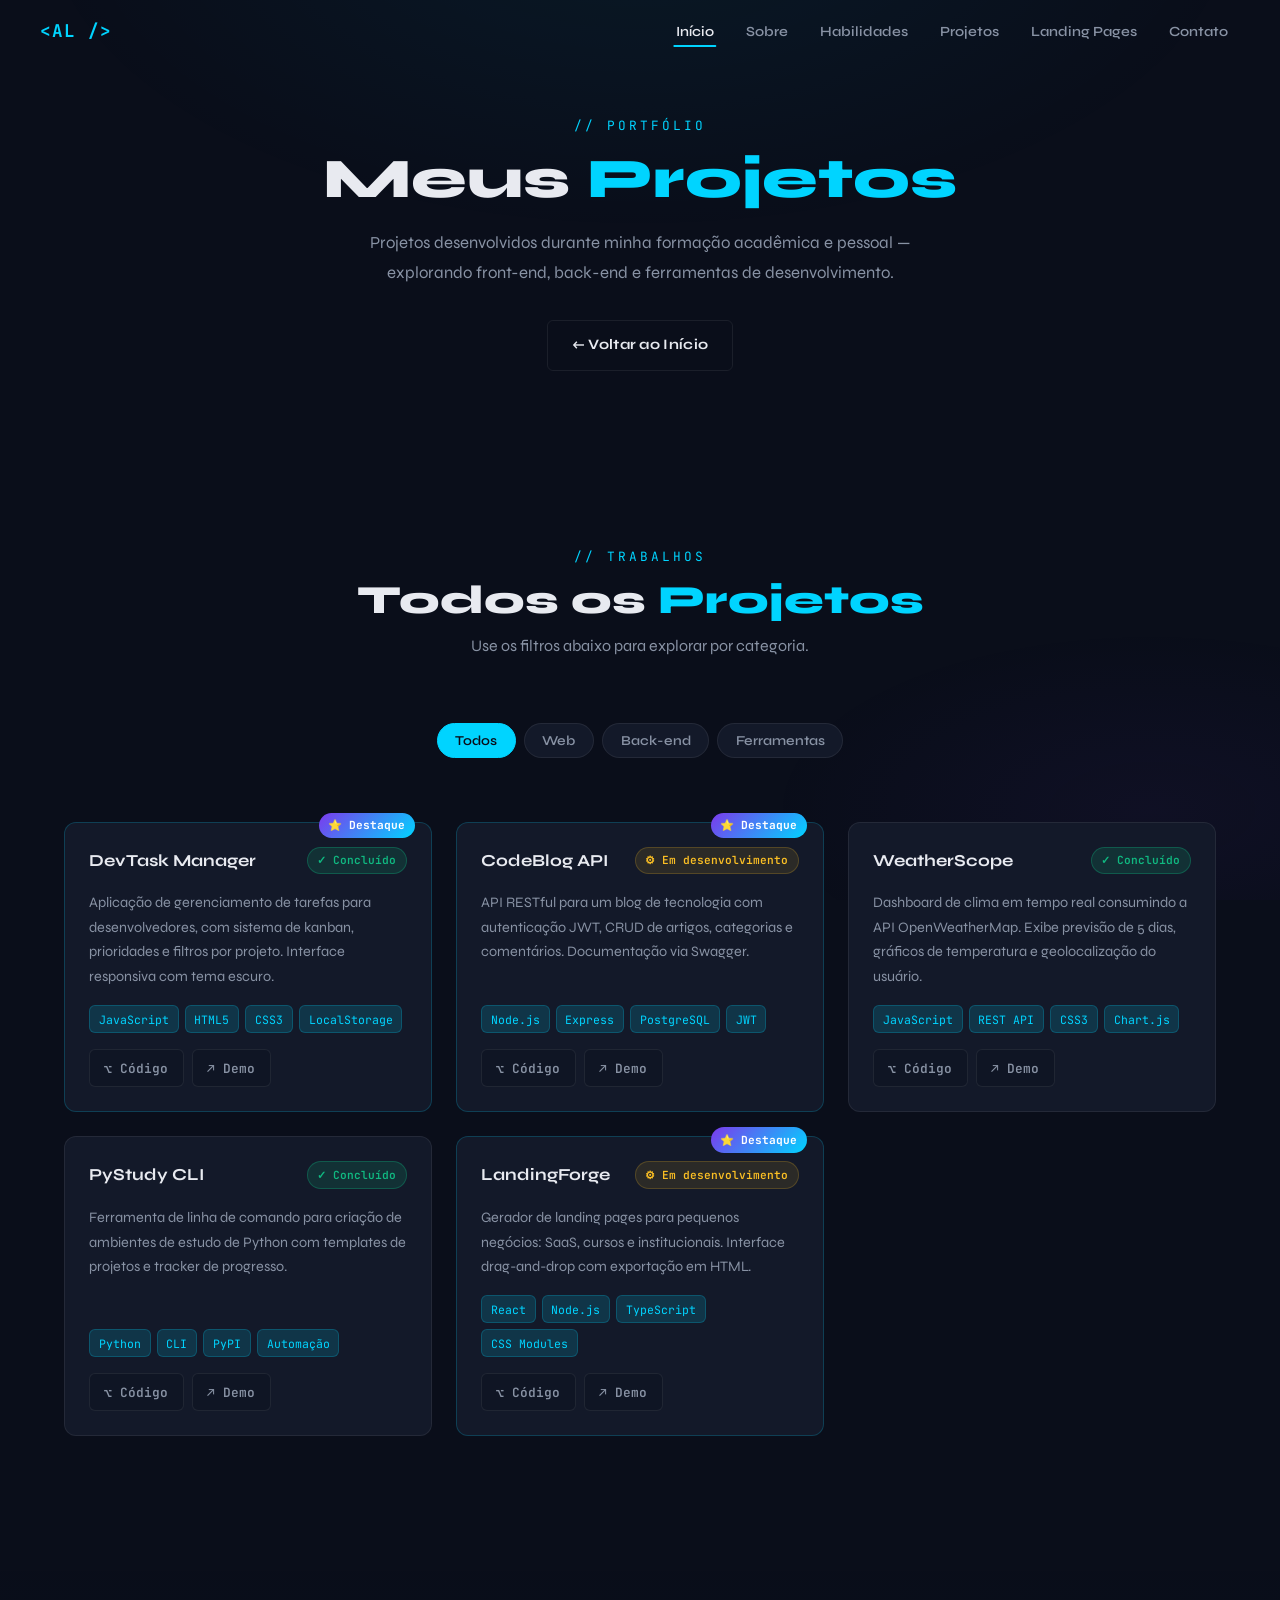
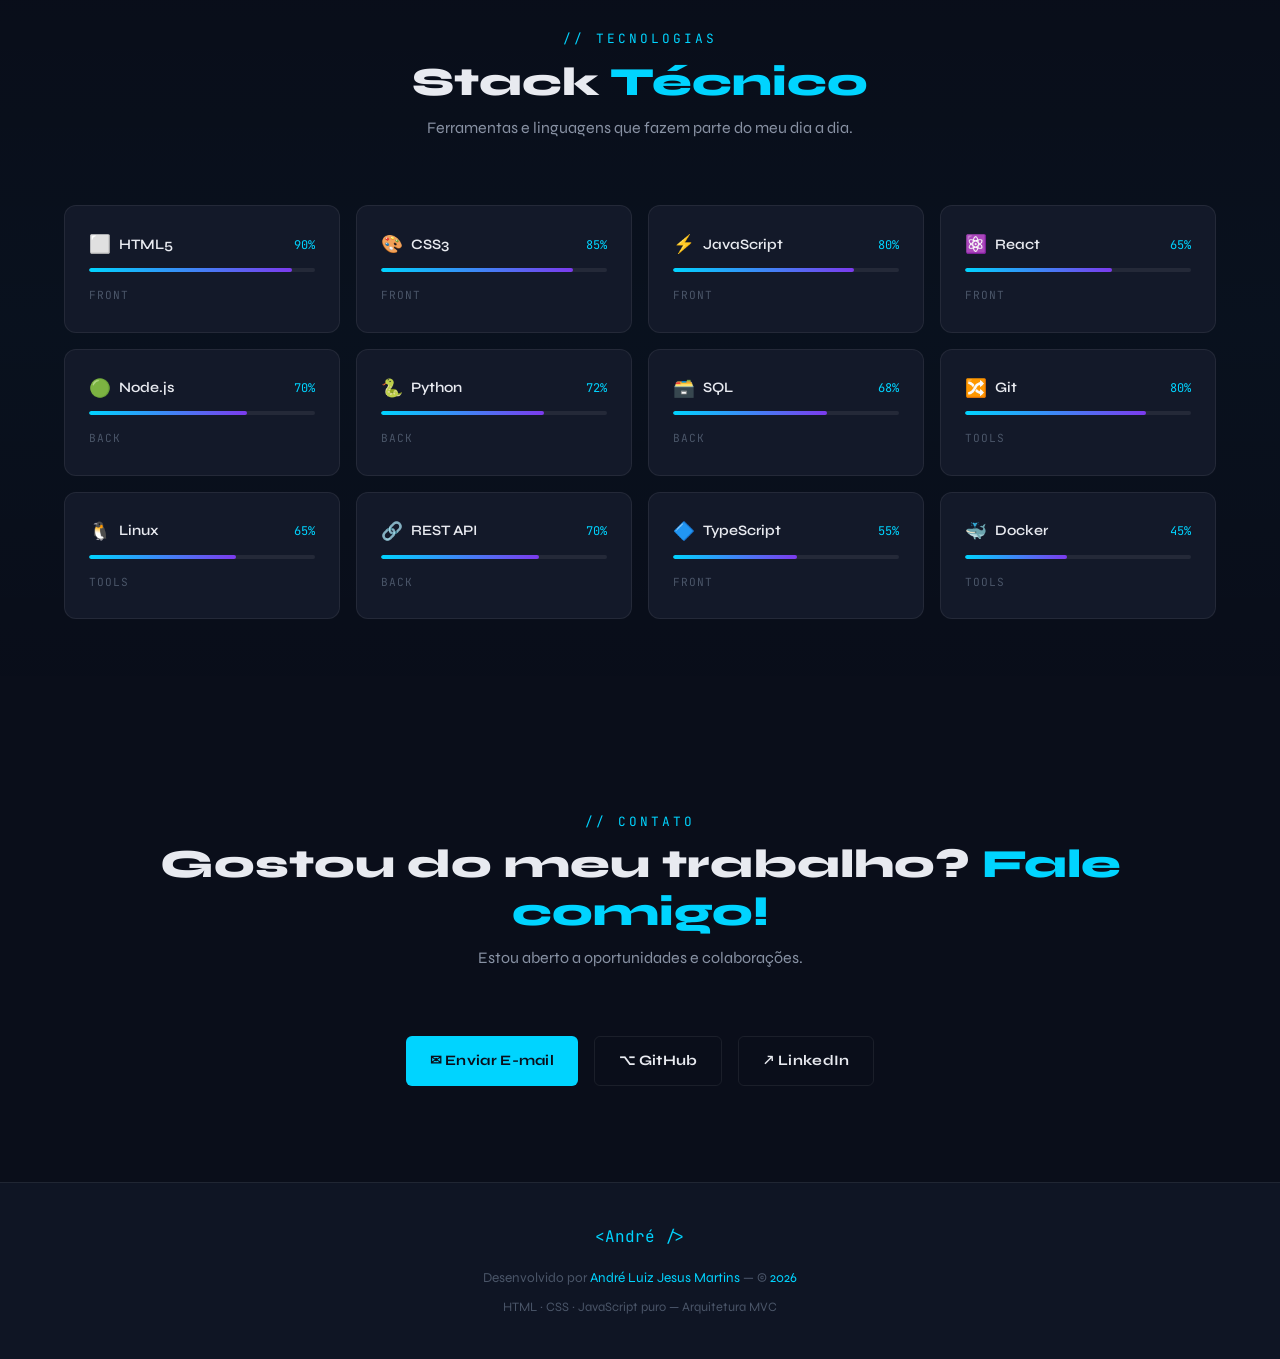
==== view/portfolio.html @ aa51c26f "feat: criar estrutura completa do portfólio pessoal utilizando arquitetura MVC, responsividade e ace" ====
<!DOCTYPE html>
<html lang="pt-BR">
<head>
  <meta charset="UTF-8" />
  <meta name="viewport" content="width=device-width, initial-scale=1.0" />
  <title>Portfólio — André Luiz</title>
  <meta name="description" content="Projetos e trabalhos de André Luiz Jesus Martins — desenvolvedor web full stack em formação." />
  <meta name="author" content="André Luiz Jesus Martins" />
  <link rel="icon" href="data:image/svg+xml,<svg xmlns='http://www.w3.org/2000/svg' viewBox='0 0 100 100'><text y='.9em' font-size='90'>📁</text></svg>" />
  <link rel="stylesheet" href="../css/style.css" />
</head>
<body>

  <!-- LOADER -->
  <div id="page-loader" role="status" aria-label="Carregando portfólio">
    <p class="loader-logo">&lt;Projetos /&gt;</p>
    <div class="loader-bar" aria-hidden="true"></div>
  </div>

  <!-- SKIP LINK -->
  <a href="#main-content" id="skip-link">Pular para o conteúdo principal</a>

  <!-- OVERLAY MOBILE -->
  <div id="menu-overlay" aria-hidden="true"></div>

  <!-- NAVBAR -->
  <header id="navbar" role="banner">
    <a href="index.html" id="nav-logo" aria-label="Voltar ao início"></a>
    <button id="menu-toggle" type="button"
            aria-label="Abrir menu" aria-expanded="false" aria-controls="nav-links">
      <span aria-hidden="true"></span>
      <span aria-hidden="true"></span>
      <span aria-hidden="true"></span>
    </button>
    <nav aria-label="Navegação principal">
      <ul id="nav-links" role="list"></ul>
    </nav>
  </header>

  <!-- CONTEÚDO PRINCIPAL -->
  <main id="main-content" tabindex="-1">

    <!-- HERO DO PORTFÓLIO -->
    <section id="home" aria-labelledby="portfolio-title"
             style="min-height:50vh;display:flex;align-items:center;padding-top:100px;">
      <div class="container" style="text-align:center;">
        <span class="section-label">// portfólio</span>
        <h1 id="portfolio-title" class="section-title" style="font-size:clamp(2rem,6vw,3.5rem);margin-bottom:1rem;">
          Meus <span class="accent">Projetos</span>
        </h1>
        <p style="color:var(--text-secondary);max-width:600px;margin:0 auto 2rem;font-size:1.05rem;line-height:1.8;">
          Projetos desenvolvidos durante minha formação acadêmica e pessoal — 
          explorando front-end, back-end e ferramentas de desenvolvimento.
        </p>
        <a href="index.html" class="btn btn-ghost" aria-label="Voltar à página inicial">
          ← Voltar ao Início
        </a>
      </div>
    </section>

    <!-- PROJETOS -->
    <section id="projects" aria-labelledby="projects-title">
      <div class="container">
        <header class="section-header" data-animate>
          <span class="section-label">// trabalhos</span>
          <h2 id="projects-title" class="section-title">
            Todos os <span class="accent">Projetos</span>
          </h2>
          <p class="section-subtitle">
            Use os filtros abaixo para explorar por categoria.
          </p>
        </header>

        <div id="project-filters" role="group"
             aria-label="Filtros de categoria" data-animate></div>

        <div id="projects-grid" role="list"
             aria-label="Lista de projetos" aria-live="polite" data-animate></div>
      </div>
    </section>

    <!-- HABILIDADES -->
    <section id="skills" aria-labelledby="skills-title">
      <div class="container">
        <header class="section-header" data-animate>
          <span class="section-label">// tecnologias</span>
          <h2 id="skills-title" class="section-title">Stack <span class="accent">Técnico</span></h2>
          <p class="section-subtitle">Ferramentas e linguagens que fazem parte do meu dia a dia.</p>
        </header>
        <div id="skills-grid" role="list" aria-label="Habilidades técnicas" data-animate></div>
      </div>
    </section>

    <!-- CONTATO RESUMIDO -->
    <section id="contact" aria-labelledby="contact-title"
             style="padding:var(--space-2xl) 0;">
      <div class="container" style="text-align:center;">
        <header class="section-header" data-animate>
          <span class="section-label">// contato</span>
          <h2 id="contact-title" class="section-title">
            Gostou do meu trabalho? <span class="accent">Fale comigo!</span>
          </h2>
          <p class="section-subtitle">
            Estou aberto a oportunidades e colaborações.
          </p>
        </header>
        <div style="display:flex;gap:1rem;justify-content:center;flex-wrap:wrap;" data-animate>
          <a id="contact-email-btn" href="#" class="btn btn-primary">✉ Enviar E-mail</a>
          <a id="contact-github-btn" href="#" target="_blank"
             rel="noopener noreferrer" class="btn btn-ghost">⌥ GitHub</a>
          <a id="contact-linkedin-btn" href="#" target="_blank"
             rel="noopener noreferrer" class="btn btn-ghost">↗ LinkedIn</a>
        </div>
      </div>
    </section>

  </main>

  <!-- FOOTER -->
  <footer role="contentinfo">
    <div class="container">
      <div class="footer-inner">
        <p class="footer-logo">&lt;André /&gt;</p>
        <p>Desenvolvido por <span id="footer-name"></span> &mdash; &copy; <span id="footer-year"></span></p>
        <p style="font-size:.8rem;">HTML · CSS · JavaScript puro — Arquitetura MVC</p>
      </div>
    </div>
  </footer>

  <!-- SCROLL TO TOP -->
  <button id="scroll-top" type="button" aria-label="Voltar ao topo">↑</button>

  <!-- SCRIPTS (ordem: Model → View → Controller) -->
  <script src="../model/model.js"></script>
  <script src="../js/app.js"></script>
  <script src="../controller/controller.js"></script>

</body>
</html>
---- css/style.css ----
/* =============================================================
   css/style.css — Estilos Globais
   André Luiz Jesus Martins — Desenvolvedor de Software
   Mobile-first · Dark Mode · Acessível · Responsivo
   ============================================================= */

/* ---------------------------
   1. FONTES & VARIÁVEIS
   --------------------------- */
   @import url('https://fonts.googleapis.com/css2?family=JetBrains+Mono:wght@400;700&family=Syne:wght@400;600;700;800&display=swap');

   :root {
     --bg-primary:    #0a0e1a;
     --bg-secondary:  #0f1524;
     --bg-card:       #131929;
     --bg-card-hover: #1a2236;
     --bg-glass:      rgba(19,25,41,0.85);
   
     --accent:        #00d4ff;
     --accent-dim:    rgba(0,212,255,0.15);
     --accent-glow:   rgba(0,212,255,0.35);
     --accent-2:      #7c3aed;
     --accent-3:      #10b981;
   
     --text-primary:   #e8eaf0;
     --text-secondary: #8892a4;
     --text-muted:     #4a5568;
   
     --border:        rgba(255,255,255,0.07);
     --border-accent: rgba(0,212,255,0.3);
   
     --font-display: 'Syne', sans-serif;
     --font-mono:    'JetBrains Mono', monospace;
   
     --space-xs:  0.5rem;
     --space-sm:  1rem;
     --space-md:  1.5rem;
     --space-lg:  2.5rem;
     --space-xl:  4rem;
     --space-2xl: 6rem;
   
     --radius-sm: 6px;
     --radius-md: 12px;
   
     --shadow-md:   0 8px 32px rgba(0,0,0,0.4);
     --shadow-lg:   0 20px 60px rgba(0,0,0,0.5);
     --shadow-glow: 0 0 30px var(--accent-glow);
   
     --transition:      0.25s cubic-bezier(0.4,0,0.2,1);
     --transition-slow: 0.5s  cubic-bezier(0.4,0,0.2,1);
   }
   
   /* ---------------------------
      2. RESET GLOBAL
      --------------------------- */
   *, *::before, *::after { box-sizing: border-box; margin: 0; padding: 0; }
   
   html { scroll-behavior: smooth; font-size: 16px; }
   
   body {
     font-family: var(--font-display);
     background: var(--bg-primary);
     color: var(--text-primary);
     line-height: 1.7;
     min-height: 100vh;
     -webkit-font-smoothing: antialiased;
     overflow-x: hidden;
   }
   
   /* Gradiente de fundo sutil */
   body::before {
     content: '';
     position: fixed;
     inset: 0;
     background:
       radial-gradient(ellipse 80% 60% at 50% -10%, rgba(0,212,255,0.06) 0%, transparent 60%),
       radial-gradient(ellipse 60% 40% at 90% 90%,  rgba(124,58,237,0.05) 0%, transparent 50%);
     pointer-events: none;
     z-index: 0;
   }
   
   /* ---------------------------
      3. ACESSIBILIDADE
      --------------------------- */
   #skip-link {
     position: absolute;
     top: -100px;
     left: var(--space-sm);
     background: var(--accent);
     color: var(--bg-primary);
     padding: var(--space-xs) var(--space-sm);
     border-radius: var(--radius-sm);
     font-weight: 700;
     z-index: 9999;
     text-decoration: none;
     font-size: 0.875rem;
     transition: top var(--transition);
   }
   #skip-link:focus { top: var(--space-sm); }
   
   :focus-visible {
     outline: 2px solid var(--accent);
     outline-offset: 3px;
     border-radius: var(--radius-sm);
   }
   
   @media (prefers-reduced-motion: reduce) {
     *, *::before, *::after {
       animation-duration: 0.01ms !important;
       transition-duration: 0.01ms !important;
     }
   }
   
   /* ---------------------------
      4. LOADER
      --------------------------- */
   #page-loader {
     position: fixed;
     inset: 0;
     background: var(--bg-primary);
     display: flex;
     flex-direction: column;
     align-items: center;
     justify-content: center;
     z-index: 10000;
     transition: opacity 0.6s ease;
     gap: var(--space-sm);
   }
   #page-loader.fade-out { opacity: 0; pointer-events: none; }
   
   .loader-logo {
     font-family: var(--font-mono);
     font-size: 1.5rem;
     color: var(--accent);
     letter-spacing: 2px;
   }
   .loader-bar {
     width: 200px;
     height: 2px;
     background: var(--border);
     border-radius: 2px;
     overflow: hidden;
   }
   .loader-bar::after {
     content: '';
     display: block;
     height: 100%;
     width: 40%;
     background: var(--accent);
     animation: loading 1s ease infinite;
   }
   @keyframes loading {
     0%   { transform: translateX(-100%); }
     100% { transform: translateX(350%); }
   }
   
   /* ---------------------------
      5. NAVBAR
      --------------------------- */
   #navbar {
     position: fixed;
     top: 0; left: 0; right: 0;
     z-index: 1000;
     padding: var(--space-sm) var(--space-lg);
     display: flex;
     align-items: center;
     justify-content: space-between;
     gap: var(--space-md);
     transition: background var(--transition), box-shadow var(--transition), padding var(--transition);
   }
   #navbar.scrolled {
     background: var(--bg-glass);
     backdrop-filter: blur(20px);
     -webkit-backdrop-filter: blur(20px);
     border-bottom: 1px solid var(--border);
     padding-block: 0.75rem;
     box-shadow: var(--shadow-md);
   }
   #nav-logo {
     font-family: var(--font-mono);
     font-size: 1.1rem;
     font-weight: 700;
     color: var(--accent);
     text-decoration: none;
     letter-spacing: 1px;
     white-space: nowrap;
     transition: text-shadow var(--transition);
   }
   #nav-logo:hover { text-shadow: 0 0 12px var(--accent); }
   
   #nav-links {
     display: flex;
     list-style: none;
     gap: var(--space-xs);
     align-items: center;
   }
   .nav-link {
     font-size: 0.875rem;
     font-weight: 600;
     color: var(--text-secondary);
     text-decoration: none;
     padding: 0.4rem 0.75rem;
     border-radius: var(--radius-sm);
     transition: color var(--transition);
     position: relative;
   }
   .nav-link::after {
     content: '';
     position: absolute;
     bottom: 0; left: 50%;
     transform: translateX(-50%) scaleX(0);
     width: 70%; height: 2px;
     background: var(--accent);
     border-radius: 2px;
     transition: transform var(--transition);
   }
   .nav-link:hover, .nav-link.active { color: var(--text-primary); }
   .nav-link:hover::after, .nav-link.active::after { transform: translateX(-50%) scaleX(1); }
   
   /* Hamburger */
   #menu-toggle {
     display: none;
     flex-direction: column;
     gap: 5px;
     background: none;
     border: none;
     cursor: pointer;
     padding: 8px;
     z-index: 1100;
   }
   #menu-toggle span {
     display: block;
     width: 24px; height: 2px;
     background: var(--text-primary);
     border-radius: 2px;
     transition: transform var(--transition), opacity var(--transition);
     transform-origin: center;
   }
   #menu-toggle.active span:nth-child(1) { transform: translateY(7px) rotate(45deg); }
   #menu-toggle.active span:nth-child(2) { opacity: 0; transform: scaleX(0); }
   #menu-toggle.active span:nth-child(3) { transform: translateY(-7px) rotate(-45deg); }
   
   #menu-overlay {
     display: none;
     position: fixed;
     inset: 0;
     background: rgba(0,0,0,0.7);
     z-index: 990;
     backdrop-filter: blur(4px);
   }
   
   /* ---------------------------
      6. LAYOUT
      --------------------------- */
   .container {
     width: 100%;
     max-width: 1200px;
     margin: 0 auto;
     padding: 0 var(--space-md);
   }
   section { position: relative; z-index: 1; }
   
   .section-header { text-align: center; margin-bottom: var(--space-xl); }
   
   .section-label {
     font-family: var(--font-mono);
     font-size: 0.8rem;
     color: var(--accent);
     letter-spacing: 3px;
     text-transform: uppercase;
     margin-bottom: var(--space-xs);
     display: block;
   }
   .section-title {
     font-size: clamp(1.75rem, 4vw, 2.5rem);
     font-weight: 800;
     line-height: 1.2;
   }
   .section-title .accent { color: var(--accent); }
   .section-subtitle {
     margin-top: var(--space-xs);
     color: var(--text-secondary);
     font-size: 1rem;
     max-width: 600px;
     margin-inline: auto;
   }
   .accent { color: var(--accent); }
   
   /* ---------------------------
      7. HERO
      --------------------------- */
   #home {
     min-height: 100vh;
     display: flex;
     align-items: center;
     padding: calc(80px + var(--space-xl)) 0 var(--space-xl);
   }
   .hero-grid {
     display: grid;
     grid-template-columns: 1fr;
     gap: var(--space-xl);
     align-items: center;
   }
   .hero-badge {
     display: inline-flex;
     align-items: center;
     gap: var(--space-xs);
     font-family: var(--font-mono);
     font-size: 0.8rem;
     color: var(--accent);
     border: 1px solid var(--border-accent);
     background: var(--accent-dim);
     padding: 0.35rem 0.9rem;
     border-radius: 100px;
     margin-bottom: var(--space-md);
     width: fit-content;
   }
   .hero-badge::before {
     content: '';
     width: 8px; height: 8px;
     background: var(--accent-3);
     border-radius: 50%;
     animation: pulse 2s ease infinite;
   }
   @keyframes pulse {
     0%, 100% { opacity: 1; transform: scale(1); }
     50%       { opacity: 0.5; transform: scale(0.8); }
   }
   #hero-name {
     font-size: clamp(2.5rem, 7vw, 4.5rem);
     font-weight: 800;
     line-height: 1.05;
     margin-bottom: var(--space-sm);
     letter-spacing: -1px;
   }
   #hero-role {
     font-family: var(--font-mono);
     font-size: clamp(1rem, 2.5vw, 1.3rem);
     color: var(--text-secondary);
     margin-bottom: var(--space-sm);
   }
   #hero-tagline {
     font-size: 1rem;
     color: var(--text-secondary);
     margin-bottom: var(--space-lg);
     max-width: 520px;
     line-height: 1.8;
   }
   .hero-cta { display: flex; gap: var(--space-sm); flex-wrap: wrap; }
   
   /* Botões */
   .btn {
     display: inline-flex;
     align-items: center;
     gap: 0.5rem;
     font-family: var(--font-display);
     font-size: 0.9rem;
     font-weight: 700;
     padding: 0.75rem 1.5rem;
     border-radius: var(--radius-sm);
     text-decoration: none;
     cursor: pointer;
     border: none;
     transition: all var(--transition);
     letter-spacing: 0.3px;
   }
   .btn-primary { background: var(--accent); color: var(--bg-primary); }
   .btn-primary:hover {
     background: #33ddff;
     transform: translateY(-2px);
     box-shadow: 0 8px 24px var(--accent-glow);
   }
   .btn-ghost {
     background: transparent;
     color: var(--text-primary);
     border: 1px solid var(--border);
   }
   .btn-ghost:hover { border-color: var(--accent); color: var(--accent); transform: translateY(-2px); }
   
   /* Avatar */
   .hero-visual {
     display: flex;
     justify-content: center;
     align-items: center;
     position: relative;
   }
   #hero-avatar {
     width: 200px; height: 200px;
     border-radius: 50%;
     background: linear-gradient(135deg, var(--accent-2), var(--accent));
     display: flex;
     align-items: center;
     justify-content: center;
     font-family: var(--font-mono);
     font-size: 3rem;
     font-weight: 700;
     color: white;
     position: relative;
     z-index: 1;
     box-shadow: 0 0 60px rgba(0,212,255,0.2);
   }
   .avatar-ring {
     position: absolute;
     inset: -16px;
     border-radius: 50%;
     border: 2px solid var(--border-accent);
     animation: spin 10s linear infinite;
   }
   .avatar-ring::before {
     content: '';
     position: absolute;
     top: -4px; left: 50%;
     transform: translateX(-50%);
     width: 10px; height: 10px;
     background: var(--accent);
     border-radius: 50%;
   }
   @keyframes spin { from { transform: rotate(0deg); } to { transform: rotate(360deg); } }
   
   .hero-status-badge {
     position: absolute;
     bottom: -10px; left: 50%;
     transform: translateX(-50%);
     background: var(--bg-card);
     border: 1px solid var(--accent-3);
     color: var(--accent-3);
     font-family: var(--font-mono);
     font-size: 0.7rem;
     padding: 0.3rem 0.8rem;
     border-radius: 100px;
     white-space: nowrap;
     z-index: 2;
   }
   .tech-float {
     position: absolute;
     background: var(--bg-card);
     border: 1px solid var(--border);
     border-radius: var(--radius-sm);
     padding: 0.4rem 0.75rem;
     font-family: var(--font-mono);
     font-size: 0.75rem;
     color: var(--text-secondary);
     animation: float 4s ease-in-out infinite;
   }
   .tech-float:nth-child(2) { top: 10%; right: -20px; animation-delay: 0s; }
   .tech-float:nth-child(3) { top: 40%; left: -30px; animation-delay: 1.5s; }
   .tech-float:nth-child(4) { bottom: 20%; right: -10px; animation-delay: 0.8s; }
   @keyframes float {
     0%, 100% { transform: translateY(0); }
     50%       { transform: translateY(-10px); }
   }
   
   /* ---------------------------
      8. SOBRE
      --------------------------- */
   #about { padding: var(--space-2xl) 0; }
   .about-grid {
     display: grid;
     grid-template-columns: 1fr;
     gap: var(--space-xl);
     align-items: start;
   }
   .about-text p {
     color: var(--text-secondary);
     margin-bottom: var(--space-sm);
     line-height: 1.9;
   }
   .about-meta { display: flex; flex-direction: column; gap: var(--space-md); }
   .meta-item  { display: flex; gap: var(--space-sm); align-items: flex-start; }
   .meta-icon  { font-size: 1.2rem; flex-shrink: 0; }
   .meta-label {
     font-size: 0.75rem;
     color: var(--text-muted);
     font-family: var(--font-mono);
     text-transform: uppercase;
     letter-spacing: 1px;
   }
   .meta-value { font-size: 0.95rem; color: var(--text-primary); }
   .about-links { display: flex; gap: var(--space-sm); flex-wrap: wrap; margin-top: var(--space-lg); }
   
   /* ---------------------------
      9. HABILIDADES
      --------------------------- */
   #skills {
     padding: var(--space-2xl) 0;
     background: linear-gradient(180deg, transparent, rgba(0,212,255,0.02) 50%, transparent);
   }
   #skills-grid {
     display: grid;
     grid-template-columns: repeat(auto-fill, minmax(240px, 1fr));
     gap: var(--space-sm);
   }
   .skill-card {
     background: var(--bg-card);
     border: 1px solid var(--border);
     border-radius: var(--radius-md);
     padding: var(--space-md);
     transition: border-color var(--transition), transform var(--transition), background var(--transition);
   }
   .skill-card:hover {
     border-color: var(--border-accent);
     background: var(--bg-card-hover);
     transform: translateY(-2px);
   }
   .skill-header { display: flex; align-items: center; gap: var(--space-xs); margin-bottom: var(--space-xs); }
   .skill-icon   { font-size: 1.1rem; }
   .skill-name   { font-weight: 600; font-size: 0.9rem; flex: 1; }
   .skill-level-label { font-family: var(--font-mono); font-size: 0.75rem; color: var(--accent); }
   .skill-bar {
     height: 4px;
     background: var(--border);
     border-radius: 4px;
     overflow: hidden;
     margin-bottom: var(--space-xs);
   }
   .skill-fill {
     height: 100%;
     background: linear-gradient(90deg, var(--accent), var(--accent-2));
     border-radius: 4px;
     transition: width 1s cubic-bezier(0.4,0,0.2,1);
   }
   .skill-category {
     font-family: var(--font-mono);
     font-size: 0.7rem;
     color: var(--text-muted);
     text-transform: uppercase;
     letter-spacing: 1px;
   }
   
   /* ---------------------------
      10. PROJETOS
      --------------------------- */
   #projects { padding: var(--space-2xl) 0; }
   #project-filters {
     display: flex;
     gap: var(--space-xs);
     flex-wrap: wrap;
     justify-content: center;
     margin-bottom: var(--space-xl);
   }
   .filter-btn {
     font-family: var(--font-display);
     font-size: 0.85rem;
     font-weight: 600;
     color: var(--text-secondary);
     background: var(--bg-card);
     border: 1px solid var(--border);
     padding: 0.5rem 1.1rem;
     border-radius: 100px;
     cursor: pointer;
     transition: all var(--transition);
   }
   .filter-btn:hover   { border-color: var(--accent); color: var(--accent); }
   .filter-btn.active  { background: var(--accent); color: var(--bg-primary); border-color: var(--accent); }
   
   #projects-grid {
     display: grid;
     grid-template-columns: repeat(auto-fill, minmax(300px, 1fr));
     gap: var(--space-md);
   }
   .project-card {
     background: var(--bg-card);
     border: 1px solid var(--border);
     border-radius: var(--radius-md);
     padding: var(--space-md);
     display: flex;
     flex-direction: column;
     gap: var(--space-sm);
     transition: border-color var(--transition), transform var(--transition), box-shadow var(--transition);
     position: relative;
     animation: fadeUp 0.4s ease both;
   }
   .project-card:hover {
     border-color: var(--border-accent);
     transform: translateY(-4px);
     box-shadow: 0 12px 40px rgba(0,212,255,0.1);
   }
   .project-card.highlight { border-color: rgba(0,212,255,0.2); }
   
   .badge {
     position: absolute;
     top: -10px; right: var(--space-sm);
     background: linear-gradient(135deg, var(--accent-2), var(--accent));
     color: white;
     font-size: 0.7rem;
     font-weight: 700;
     padding: 0.2rem 0.6rem;
     border-radius: 100px;
     font-family: var(--font-mono);
   }
   .project-card-header {
     display: flex;
     align-items: flex-start;
     justify-content: space-between;
     gap: var(--space-xs);
   }
   .project-title { font-size: 1.05rem; font-weight: 700; }
   .project-status {
     font-family: var(--font-mono);
     font-size: 0.7rem;
     font-weight: 600;
     padding: 0.2rem 0.6rem;
     border-radius: 100px;
     white-space: nowrap;
     flex-shrink: 0;
   }
   .status-done { background: rgba(16,185,129,0.15); color: var(--accent-3); border: 1px solid rgba(16,185,129,0.3); }
   .status-wip  { background: rgba(251,191,36,0.1);  color: #fbbf24;         border: 1px solid rgba(251,191,36,0.2); }
   
   .project-desc { color: var(--text-secondary); font-size: 0.9rem; line-height: 1.7; flex: 1; }
   .project-tags { display: flex; flex-wrap: wrap; gap: 6px; }
   .tag {
     font-family: var(--font-mono);
     font-size: 0.72rem;
     color: var(--accent);
     background: var(--accent-dim);
     border: 1px solid rgba(0,212,255,0.2);
     padding: 0.2rem 0.55rem;
     border-radius: var(--radius-sm);
   }
   .project-actions { display: flex; gap: var(--space-xs); margin-top: auto; }
   .btn-project {
     display: inline-flex;
     align-items: center;
     gap: 0.4rem;
     font-family: var(--font-mono);
     font-size: 0.8rem;
     font-weight: 600;
     color: var(--text-secondary);
     background: var(--bg-secondary);
     border: 1px solid var(--border);
     padding: 0.45rem 0.9rem;
     border-radius: var(--radius-sm);
     text-decoration: none;
     transition: all var(--transition);
   }
   .btn-project:hover      { border-color: var(--accent); color: var(--accent); }
   .btn-demo:hover         { border-color: var(--accent-3); color: var(--accent-3); }
   .no-results { color: var(--text-secondary); text-align: center; padding: var(--space-xl); grid-column: 1/-1; }
   
   @keyframes fadeUp {
     from { opacity: 0; transform: translateY(20px); }
     to   { opacity: 1; transform: translateY(0); }
   }
   
   /* ---------------------------
      11. LANDING PAGES
      --------------------------- */
   #landing {
     padding: var(--space-2xl) 0;
     background: linear-gradient(180deg, transparent, rgba(124,58,237,0.03) 50%, transparent);
   }
   #landing-grid {
     display: grid;
     grid-template-columns: repeat(auto-fill, minmax(280px, 1fr));
     gap: var(--space-md);
     margin-bottom: var(--space-xl);
   }
   .landing-card {
     background: var(--bg-card);
     border: 1px solid var(--border);
     border-radius: var(--radius-md);
     padding: var(--space-lg);
     transition: border-color var(--transition), transform var(--transition);
     position: relative;
     overflow: hidden;
   }
   .landing-card::before {
     content: '';
     position: absolute;
     top: 0; left: 0; right: 0;
     height: 2px;
     background: var(--card-accent, var(--accent));
     transform: scaleX(0);
     transition: transform var(--transition);
   }
   .landing-card:hover { border-color: var(--border-accent); transform: translateY(-3px); }
   .landing-card:hover::before { transform: scaleX(1); }
   .landing-icon  { font-size: 2.5rem; margin-bottom: var(--space-sm); }
   .landing-title { font-size: 1.15rem; font-weight: 700; margin-bottom: var(--space-xs); }
   .landing-desc  { color: var(--text-secondary); font-size: 0.9rem; line-height: 1.7; margin-bottom: var(--space-md); }
   .landing-elements { list-style: none; display: flex; flex-direction: column; gap: 0.4rem; }
   .landing-elements li {
     font-size: 0.82rem;
     color: var(--text-muted);
     padding-left: var(--space-sm);
     position: relative;
     font-family: var(--font-mono);
   }
   .landing-elements li::before { content: '›'; position: absolute; left: 0; color: var(--accent); font-weight: 700; }
   
   .portfolio-examples-title { font-size: 1.1rem; font-weight: 700; margin-bottom: var(--space-md); text-align: center; }
   #portfolio-examples {
     display: grid;
     grid-template-columns: repeat(auto-fill, minmax(220px, 1fr));
     gap: var(--space-sm);
   }
   .portfolio-example-card {
     background: var(--bg-card);
     border: 1px solid var(--border);
     border-radius: var(--radius-md);
     padding: var(--space-md);
     text-align: center;
     transition: all var(--transition);
   }
   .portfolio-example-card:hover { border-color: var(--border-accent); transform: translateY(-2px); }
   .portfolio-example-icon { font-size: 2rem; display: block; margin-bottom: var(--space-xs); }
   .portfolio-example-card h4 { font-size: 0.95rem; font-weight: 700; margin-bottom: var(--space-xs); }
   .portfolio-example-card p  { font-size: 0.82rem; color: var(--text-secondary); line-height: 1.6; }
   
   /* ---------------------------
      12. CONTATO
      --------------------------- */
   #contact { padding: var(--space-2xl) 0; }
   .contact-grid { display: grid; grid-template-columns: 1fr; gap: var(--space-xl); }
   .contact-info { display: flex; flex-direction: column; gap: var(--space-md); }
   .contact-info h3 { font-size: 1.3rem; font-weight: 700; margin-bottom: var(--space-xs); }
   .contact-info p  { color: var(--text-secondary); font-size: 0.95rem; line-height: 1.8; }
   .contact-item {
     display: flex;
     align-items: center;
     gap: var(--space-sm);
     padding: var(--space-sm);
     background: var(--bg-card);
     border: 1px solid var(--border);
     border-radius: var(--radius-md);
     transition: border-color var(--transition);
   }
   .contact-item:hover { border-color: var(--border-accent); }
   .contact-item-icon  { font-size: 1.3rem; flex-shrink: 0; }
   .contact-item-label {
     font-family: var(--font-mono);
     font-size: 0.72rem;
     color: var(--text-muted);
     text-transform: uppercase;
     letter-spacing: 1px;
   }
   .contact-item a { color: var(--accent); text-decoration: none; font-size: 0.9rem; }
   .contact-item a:hover { text-decoration: underline; }
   .contact-social { display: flex; gap: var(--space-xs); }
   .social-btn {
     display: inline-flex;
     align-items: center;
     gap: 0.5rem;
     font-family: var(--font-mono);
     font-size: 0.85rem;
     font-weight: 600;
     color: var(--text-secondary);
     background: var(--bg-card);
     border: 1px solid var(--border);
     padding: 0.6rem 1.1rem;
     border-radius: var(--radius-sm);
     text-decoration: none;
     transition: all var(--transition);
   }
   .social-btn:hover { border-color: var(--accent); color: var(--accent); transform: translateY(-2px); }
   
   #contact-form { display: flex; flex-direction: column; gap: var(--space-sm); }
   .form-group { display: flex; flex-direction: column; gap: 0.4rem; }
   .form-group label {
     font-family: var(--font-mono);
     font-size: 0.8rem;
     color: var(--text-secondary);
     text-transform: uppercase;
     letter-spacing: 1px;
   }
   .form-group input, .form-group textarea {
     background: var(--bg-card);
     border: 1px solid var(--border);
     border-radius: var(--radius-sm);
     color: var(--text-primary);
     font-family: var(--font-display);
     font-size: 0.95rem;
     padding: 0.75rem 1rem;
     transition: border-color var(--transition), box-shadow var(--transition);
     resize: vertical;
     width: 100%;
   }
   .form-group input::placeholder, .form-group textarea::placeholder { color: var(--text-muted); }
   .form-group input:focus, .form-group textarea:focus {
     border-color: var(--accent);
     box-shadow: 0 0 0 3px var(--accent-dim);
     outline: none;
   }
   .form-group textarea { min-height: 130px; }
   
   .btn-submit {
     font-family: var(--font-display);
     font-size: 0.95rem;
     font-weight: 700;
     background: var(--accent);
     color: var(--bg-primary);
     border: none;
     padding: 0.85rem 1.5rem;
     border-radius: var(--radius-sm);
     cursor: pointer;
     transition: all var(--transition);
     align-self: flex-start;
   }
   .btn-submit:hover  { background: #33ddff; transform: translateY(-2px); box-shadow: 0 8px 24px var(--accent-glow); }
   .btn-submit:disabled { opacity: 0.6; cursor: not-allowed; transform: none; }
   
   .form-feedback { font-size: 0.9rem; padding: 0.75rem 1rem; border-radius: var(--radius-sm); font-weight: 600; }
   .form-feedback[hidden] { display: none; }
   .form-feedback.success { background: rgba(16,185,129,0.1); color: var(--accent-3); border: 1px solid rgba(16,185,129,0.3); }
   .form-feedback.error   { background: rgba(239,68,68,0.1);  color: #ef4444;         border: 1px solid rgba(239,68,68,0.3); }
   
   /* ---------------------------
      13. FOOTER
      --------------------------- */
   footer {
     background: var(--bg-secondary);
     border-top: 1px solid var(--border);
     padding: var(--space-lg) 0;
     text-align: center;
   }
   .footer-inner { display: flex; flex-direction: column; align-items: center; gap: var(--space-xs); }
   .footer-logo  { font-family: var(--font-mono); font-size: 1rem; color: var(--accent); margin-bottom: var(--space-xs); }
   footer p      { color: var(--text-muted); font-size: 0.85rem; }
   footer span   { color: var(--accent); }
   
   /* ---------------------------
      14. SCROLL TO TOP
      --------------------------- */
   #scroll-top {
     position: fixed;
     bottom: var(--space-md); right: var(--space-md);
     width: 44px; height: 44px;
     background: var(--bg-card);
     border: 1px solid var(--border-accent);
     color: var(--accent);
     border-radius: var(--radius-sm);
     font-size: 1.2rem;
     cursor: pointer;
     display: flex;
     align-items: center;
     justify-content: center;
     opacity: 0;
     visibility: hidden;
     transform: translateY(10px);
     transition: all var(--transition);
     z-index: 500;
   }
   #scroll-top.visible { opacity: 1; visibility: visible; transform: translateY(0); }
   #scroll-top:hover   { background: var(--accent); color: var(--bg-primary); box-shadow: var(--shadow-glow); }
   
   /* ---------------------------
      15. ANIMAÇÕES DE ENTRADA
      --------------------------- */
   [data-animate] {
     opacity: 0;
     transform: translateY(30px);
     transition: opacity 0.6s ease, transform 0.6s ease;
   }
   [data-animate].visible    { opacity: 1; transform: translateY(0); }
   [data-animate="left"]     { transform: translateX(-30px); }
   [data-animate="right"]    { transform: translateX(30px); }
   [data-animate="left"].visible,
   [data-animate="right"].visible { transform: translateX(0); }
   
   /* ---------------------------
      16. RESPONSIVIDADE
      --------------------------- */
   @media (min-width: 768px) {
     .hero-grid       { grid-template-columns: 1.2fr 1fr; }
     .about-grid      { grid-template-columns: 1.2fr 1fr; }
     .contact-grid    { grid-template-columns: 1fr 1fr; }
     #hero-avatar     { width: 240px; height: 240px; font-size: 3.5rem; }
   }
   
   @media (max-width: 767px) {
     #menu-toggle  { display: flex; }
     #menu-overlay { display: block; }
   
     #nav-links {
       position: fixed;
       top: 0; right: -100%;
       height: 100vh;
       width: min(300px, 85vw);
       background: var(--bg-secondary);
       flex-direction: column;
       align-items: flex-start;
       padding: 90px var(--space-lg) var(--space-lg);
       gap: var(--space-xs);
       transition: right var(--transition-slow);
       z-index: 1000;
       border-left: 1px solid var(--border);
       box-shadow: var(--shadow-lg);
     }
     #nav-links.open { right: 0; }
   
     .nav-link { font-size: 1rem; padding: var(--space-xs) var(--space-sm); width: 100%; }
     .hero-visual  { order: -1; margin-bottom: var(--space-md); }
     #hero-avatar  { width: 160px; height: 160px; font-size: 2.5rem; }
     .tech-float   { display: none; }
     #projects-grid { grid-template-columns: 1fr; }
     #skills-grid   { grid-template-columns: repeat(auto-fill, minmax(200px, 1fr)); }
   }
   
   @media print {
     #navbar, #scroll-top, #menu-toggle, #page-loader { display: none !important; }
     body { background: white; color: black; }
   }
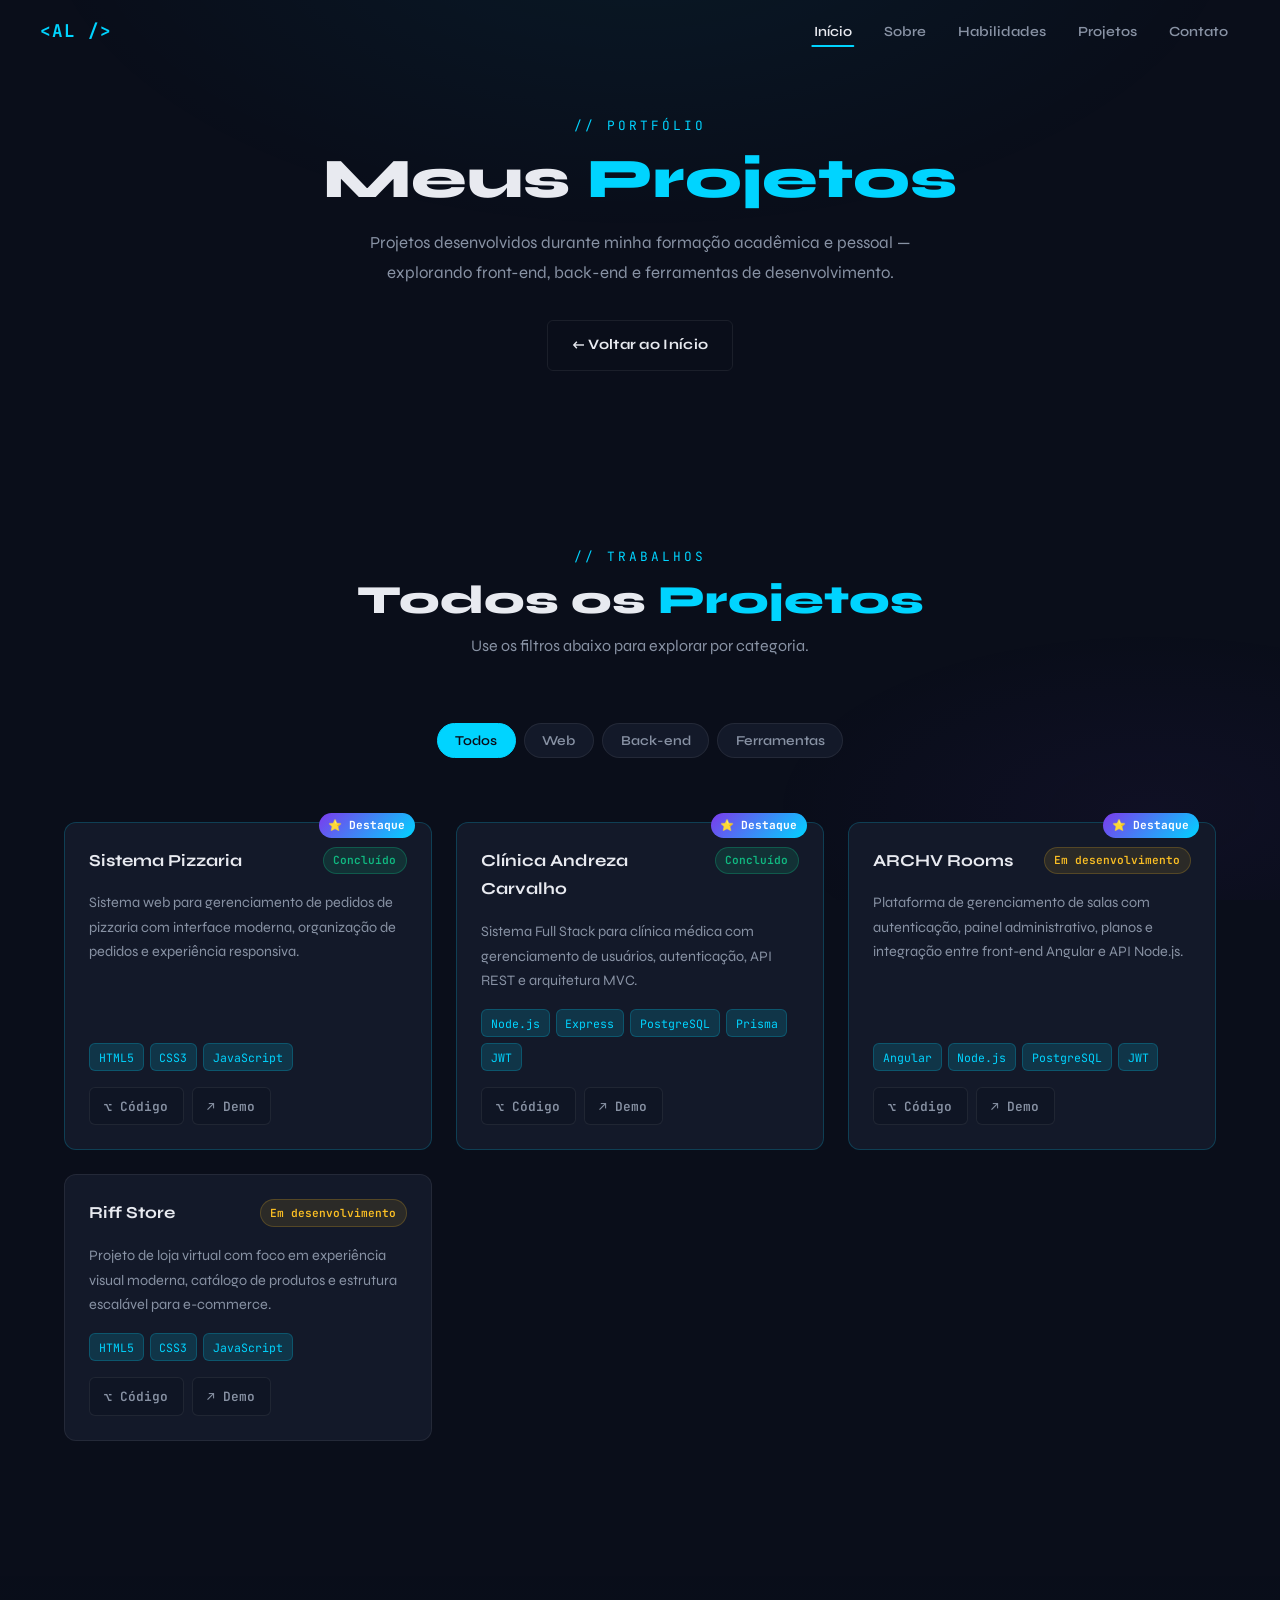
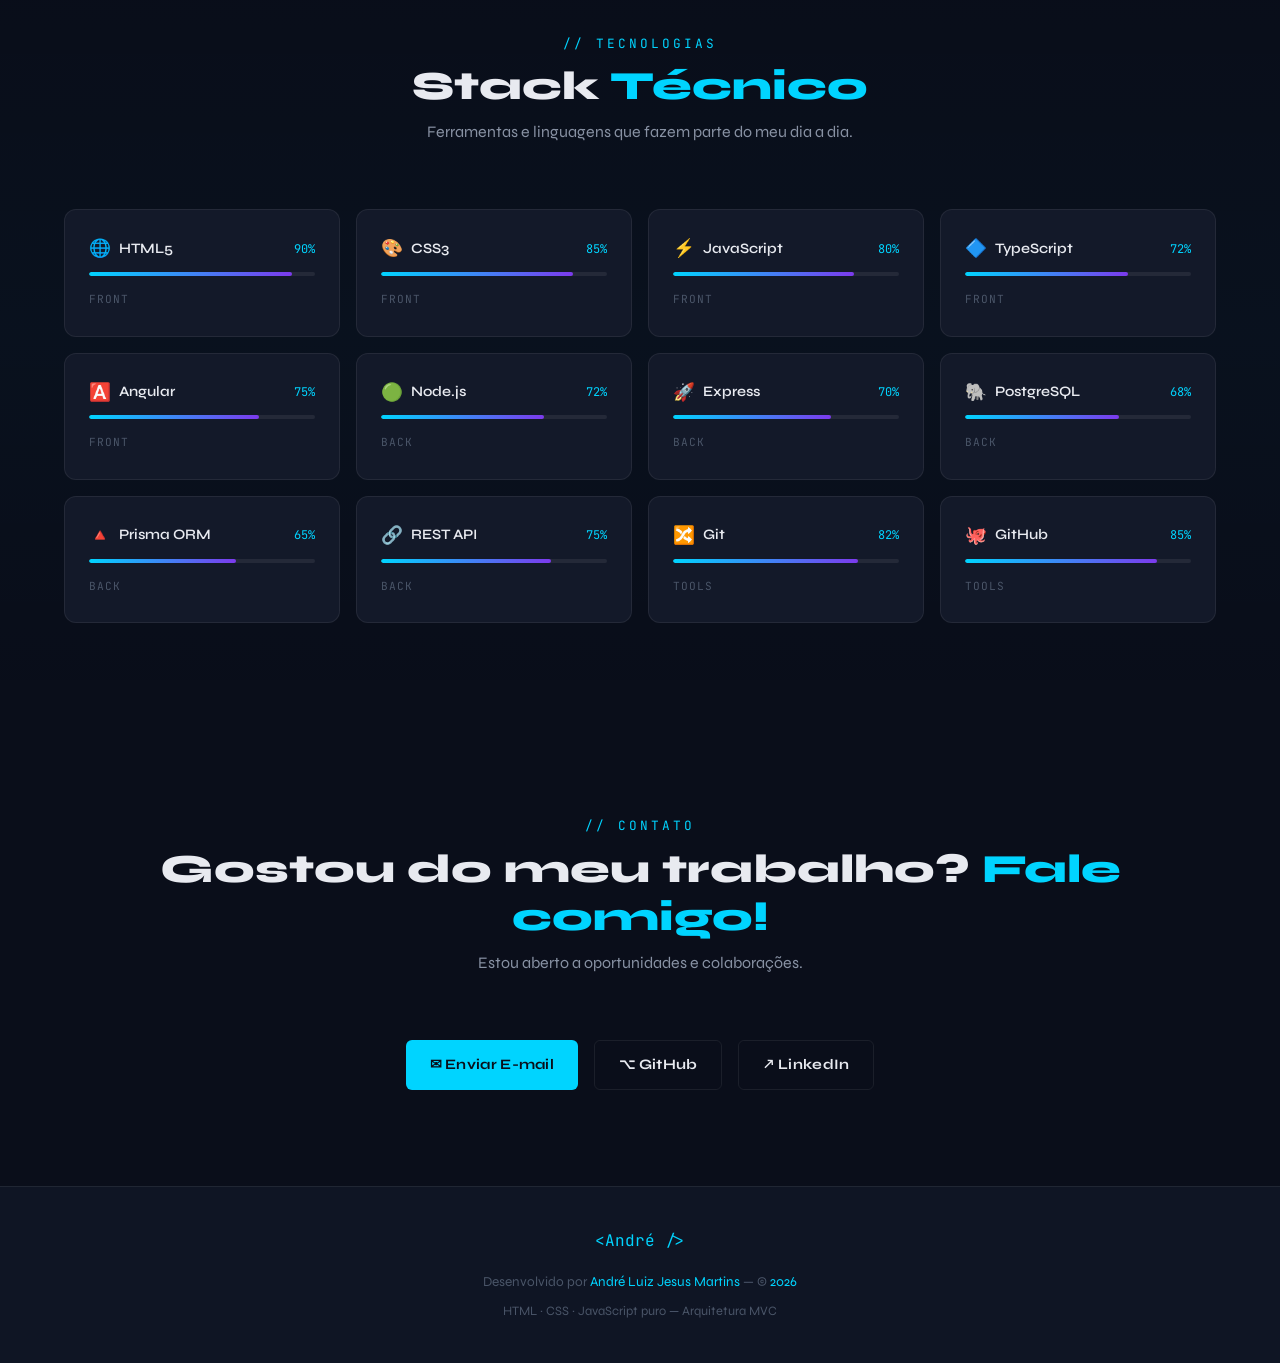
==== commit 6c8cf808: "feat(html): personaliza estrutura e secoes do portfolio" ====
--- a/view/portfolio.html
+++ b/view/portfolio.html
@@ -3,12 +3,24 @@
 <head>
   <meta charset="UTF-8" />
   <meta name="viewport" content="width=device-width, initial-scale=1.0" />
+
   <title>Portfólio — André Luiz</title>
-  <meta name="description" content="Projetos e trabalhos de André Luiz Jesus Martins — desenvolvedor web full stack em formação." />
+
+  <meta
+    name="description"
+    content="Projetos e trabalhos de André Luiz Jesus Martins — desenvolvedor web full stack em formação."
+  />
+
   <meta name="author" content="André Luiz Jesus Martins" />
-  <link rel="icon" href="data:image/svg+xml,<svg xmlns='http://www.w3.org/2000/svg' viewBox='0 0 100 100'><text y='.9em' font-size='90'>📁</text></svg>" />
+
+  <link
+    rel="icon"
+    href="data:image/svg+xml,<svg xmlns='http://www.w3.org/2000/svg' viewBox='0 0 100 100'><text y='.9em' font-size='90'>📁</text></svg>"
+  />
+
   <link rel="stylesheet" href="../css/style.css" />
 </head>
+
 <body>
 
   <!-- LOADER -->
@@ -18,119 +30,284 @@
   </div>
 
   <!-- SKIP LINK -->
-  <a href="#main-content" id="skip-link">Pular para o conteúdo principal</a>
+  <a href="#main-content" id="skip-link">
+    Pular para o conteúdo principal
+  </a>
 
   <!-- OVERLAY MOBILE -->
   <div id="menu-overlay" aria-hidden="true"></div>
 
   <!-- NAVBAR -->
   <header id="navbar" role="banner">
-    <a href="index.html" id="nav-logo" aria-label="Voltar ao início"></a>
-    <button id="menu-toggle" type="button"
-            aria-label="Abrir menu" aria-expanded="false" aria-controls="nav-links">
+
+    <a
+      href="index.html"
+      id="nav-logo"
+      aria-label="Voltar ao início"
+    >
+      &lt;AL /&gt;
+    </a>
+
+    <button
+      id="menu-toggle"
+      type="button"
+      aria-label="Abrir menu"
+      aria-expanded="false"
+      aria-controls="nav-links"
+    >
       <span aria-hidden="true"></span>
       <span aria-hidden="true"></span>
       <span aria-hidden="true"></span>
     </button>
+
+    <!-- MENU -->
     <nav aria-label="Navegação principal">
-      <ul id="nav-links" role="list"></ul>
+
+      <ul id="nav-links" role="list">
+
+        <li>
+          <a href="#home">Início</a>
+        </li>
+
+        <li>
+          <a href="#projects">Projetos</a>
+        </li>
+
+        <li>
+          <a href="#skills">Habilidades</a>
+        </li>
+
+        <li>
+          <a href="#contact">Contato</a>
+        </li>
+
+      </ul>
+
     </nav>
+
   </header>
 
   <!-- CONTEÚDO PRINCIPAL -->
   <main id="main-content" tabindex="-1">
 
-    <!-- HERO DO PORTFÓLIO -->
-    <section id="home" aria-labelledby="portfolio-title"
-             style="min-height:50vh;display:flex;align-items:center;padding-top:100px;">
+    <!-- HERO -->
+    <section
+      id="home"
+      aria-labelledby="portfolio-title"
+      style="min-height:50vh;display:flex;align-items:center;padding-top:100px;"
+    >
+
       <div class="container" style="text-align:center;">
-        <span class="section-label">// portfólio</span>
-        <h1 id="portfolio-title" class="section-title" style="font-size:clamp(2rem,6vw,3.5rem);margin-bottom:1rem;">
+
+        <span class="section-label">
+          // portfólio
+        </span>
+
+        <h1
+          id="portfolio-title"
+          class="section-title"
+          style="font-size:clamp(2rem,6vw,3.5rem);margin-bottom:1rem;"
+        >
           Meus <span class="accent">Projetos</span>
         </h1>
-        <p style="color:var(--text-secondary);max-width:600px;margin:0 auto 2rem;font-size:1.05rem;line-height:1.8;">
-          Projetos desenvolvidos durante minha formação acadêmica e pessoal — 
+
+        <p
+          style="color:var(--text-secondary);max-width:600px;margin:0 auto 2rem;font-size:1.05rem;line-height:1.8;"
+        >
+          Projetos desenvolvidos durante minha formação acadêmica e pessoal —
           explorando front-end, back-end e ferramentas de desenvolvimento.
         </p>
-        <a href="index.html" class="btn btn-ghost" aria-label="Voltar à página inicial">
+
+        <a
+          href="index.html"
+          class="btn btn-ghost"
+          aria-label="Voltar à página inicial"
+        >
           ← Voltar ao Início
         </a>
-      </div>
+
+      </div>
+
     </section>
 
     <!-- PROJETOS -->
     <section id="projects" aria-labelledby="projects-title">
+
       <div class="container">
+
         <header class="section-header" data-animate>
-          <span class="section-label">// trabalhos</span>
+
+          <span class="section-label">
+            // trabalhos
+          </span>
+
           <h2 id="projects-title" class="section-title">
             Todos os <span class="accent">Projetos</span>
           </h2>
+
           <p class="section-subtitle">
             Use os filtros abaixo para explorar por categoria.
           </p>
+
         </header>
 
-        <div id="project-filters" role="group"
-             aria-label="Filtros de categoria" data-animate></div>
-
-        <div id="projects-grid" role="list"
-             aria-label="Lista de projetos" aria-live="polite" data-animate></div>
-      </div>
+        <div
+          id="project-filters"
+          role="group"
+          aria-label="Filtros de categoria"
+          data-animate
+        ></div>
+
+        <div
+          id="projects-grid"
+          role="list"
+          aria-label="Lista de projetos"
+          aria-live="polite"
+          data-animate
+        ></div>
+
+      </div>
+
     </section>
 
     <!-- HABILIDADES -->
     <section id="skills" aria-labelledby="skills-title">
+
       <div class="container">
+
         <header class="section-header" data-animate>
-          <span class="section-label">// tecnologias</span>
-          <h2 id="skills-title" class="section-title">Stack <span class="accent">Técnico</span></h2>
-          <p class="section-subtitle">Ferramentas e linguagens que fazem parte do meu dia a dia.</p>
+
+          <span class="section-label">
+            // tecnologias
+          </span>
+
+          <h2 id="skills-title" class="section-title">
+            Stack <span class="accent">Técnico</span>
+          </h2>
+
+          <p class="section-subtitle">
+            Ferramentas e linguagens que fazem parte do meu dia a dia.
+          </p>
+
         </header>
-        <div id="skills-grid" role="list" aria-label="Habilidades técnicas" data-animate></div>
-      </div>
+
+        <div
+          id="skills-grid"
+          role="list"
+          aria-label="Habilidades técnicas"
+          data-animate
+        ></div>
+
+      </div>
+
     </section>
 
-    <!-- CONTATO RESUMIDO -->
-    <section id="contact" aria-labelledby="contact-title"
-             style="padding:var(--space-2xl) 0;">
+    <!-- CONTATO -->
+    <section
+      id="contact"
+      aria-labelledby="contact-title"
+      style="padding:var(--space-2xl) 0;"
+    >
+
       <div class="container" style="text-align:center;">
+
         <header class="section-header" data-animate>
-          <span class="section-label">// contato</span>
+
+          <span class="section-label">
+            // contato
+          </span>
+
           <h2 id="contact-title" class="section-title">
-            Gostou do meu trabalho? <span class="accent">Fale comigo!</span>
+            Gostou do meu trabalho?
+            <span class="accent">Fale comigo!</span>
           </h2>
+
           <p class="section-subtitle">
             Estou aberto a oportunidades e colaborações.
           </p>
+
         </header>
-        <div style="display:flex;gap:1rem;justify-content:center;flex-wrap:wrap;" data-animate>
-          <a id="contact-email-btn" href="#" class="btn btn-primary">✉ Enviar E-mail</a>
-          <a id="contact-github-btn" href="#" target="_blank"
-             rel="noopener noreferrer" class="btn btn-ghost">⌥ GitHub</a>
-          <a id="contact-linkedin-btn" href="#" target="_blank"
-             rel="noopener noreferrer" class="btn btn-ghost">↗ LinkedIn</a>
+
+        <div
+          style="display:flex;gap:1rem;justify-content:center;flex-wrap:wrap;"
+          data-animate
+        >
+
+          <a
+            id="contact-email-btn"
+            href="#"
+            class="btn btn-primary"
+          >
+            ✉ Enviar E-mail
+          </a>
+
+          <a
+            id="contact-github-btn"
+            href="#"
+            target="_blank"
+            rel="noopener noreferrer"
+            class="btn btn-ghost"
+          >
+            ⌥ GitHub
+          </a>
+
+          <a
+            id="contact-linkedin-btn"
+            href="#"
+            target="_blank"
+            rel="noopener noreferrer"
+            class="btn btn-ghost"
+          >
+            ↗ LinkedIn
+          </a>
+
         </div>
-      </div>
+
+      </div>
+
     </section>
 
   </main>
 
   <!-- FOOTER -->
   <footer role="contentinfo">
+
     <div class="container">
+
       <div class="footer-inner">
-        <p class="footer-logo">&lt;André /&gt;</p>
-        <p>Desenvolvido por <span id="footer-name"></span> &mdash; &copy; <span id="footer-year"></span></p>
-        <p style="font-size:.8rem;">HTML · CSS · JavaScript puro — Arquitetura MVC</p>
-      </div>
+
+        <p class="footer-logo">
+          &lt;André /&gt;
+        </p>
+
+        <p>
+          Desenvolvido por
+          <span id="footer-name"></span>
+          &mdash;
+          &copy;
+          <span id="footer-year"></span>
+        </p>
+
+        <p style="font-size:.8rem;">
+          HTML · CSS · JavaScript puro — Arquitetura MVC
+        </p>
+
+      </div>
+
     </div>
+
   </footer>
 
-  <!-- SCROLL TO TOP -->
-  <button id="scroll-top" type="button" aria-label="Voltar ao topo">↑</button>
-
-  <!-- SCRIPTS (ordem: Model → View → Controller) -->
+  <!-- BOTÃO TOPO -->
+  <button
+    id="scroll-top"
+    type="button"
+    aria-label="Voltar ao topo"
+  >
+    ↑
+  </button>
+
+  <!-- SCRIPTS -->
   <script src="../model/model.js"></script>
   <script src="../js/app.js"></script>
   <script src="../controller/controller.js"></script>
--- a/css/style.css
+++ b/css/style.css
@@ -900,4 +900,68 @@
    @media print {
      #navbar, #scroll-top, #menu-toggle, #page-loader { display: none !important; }
      body { background: white; color: black; }
-   }+   }
+
+   /* =========================================
+   FOTO DO PERFIL
+========================================= */
+
+.profile-image-wrapper {
+  position: relative;
+  display: flex;
+  justify-content: center;
+  align-items: center;
+}
+
+.profile-image {
+  width: 320px;
+  height: 320px;
+
+  object-fit: cover;
+
+  border-radius: 50%;
+
+  border: 4px solid #00d4ff;
+
+  box-shadow:
+    0 0 30px rgba(0, 212, 255, 0.35);
+
+  position: relative;
+  z-index: 2;
+
+  transition: 0.4s ease;
+}
+
+.profile-image:hover {
+  transform: scale(1.03);
+}
+
+.avatar-ring {
+  position: absolute;
+
+  width: 360px;
+  height: 360px;
+
+  border-radius: 50%;
+
+  border: 1px solid rgba(0, 212, 255, 0.3);
+
+  animation: pulseRing 4s infinite linear;
+}
+
+@keyframes pulseRing {
+  0% {
+    transform: scale(1);
+    opacity: 0.6;
+  }
+
+  50% {
+    transform: scale(1.04);
+    opacity: 1;
+  }
+
+  100% {
+    transform: scale(1);
+    opacity: 0.6;
+  }
+}
